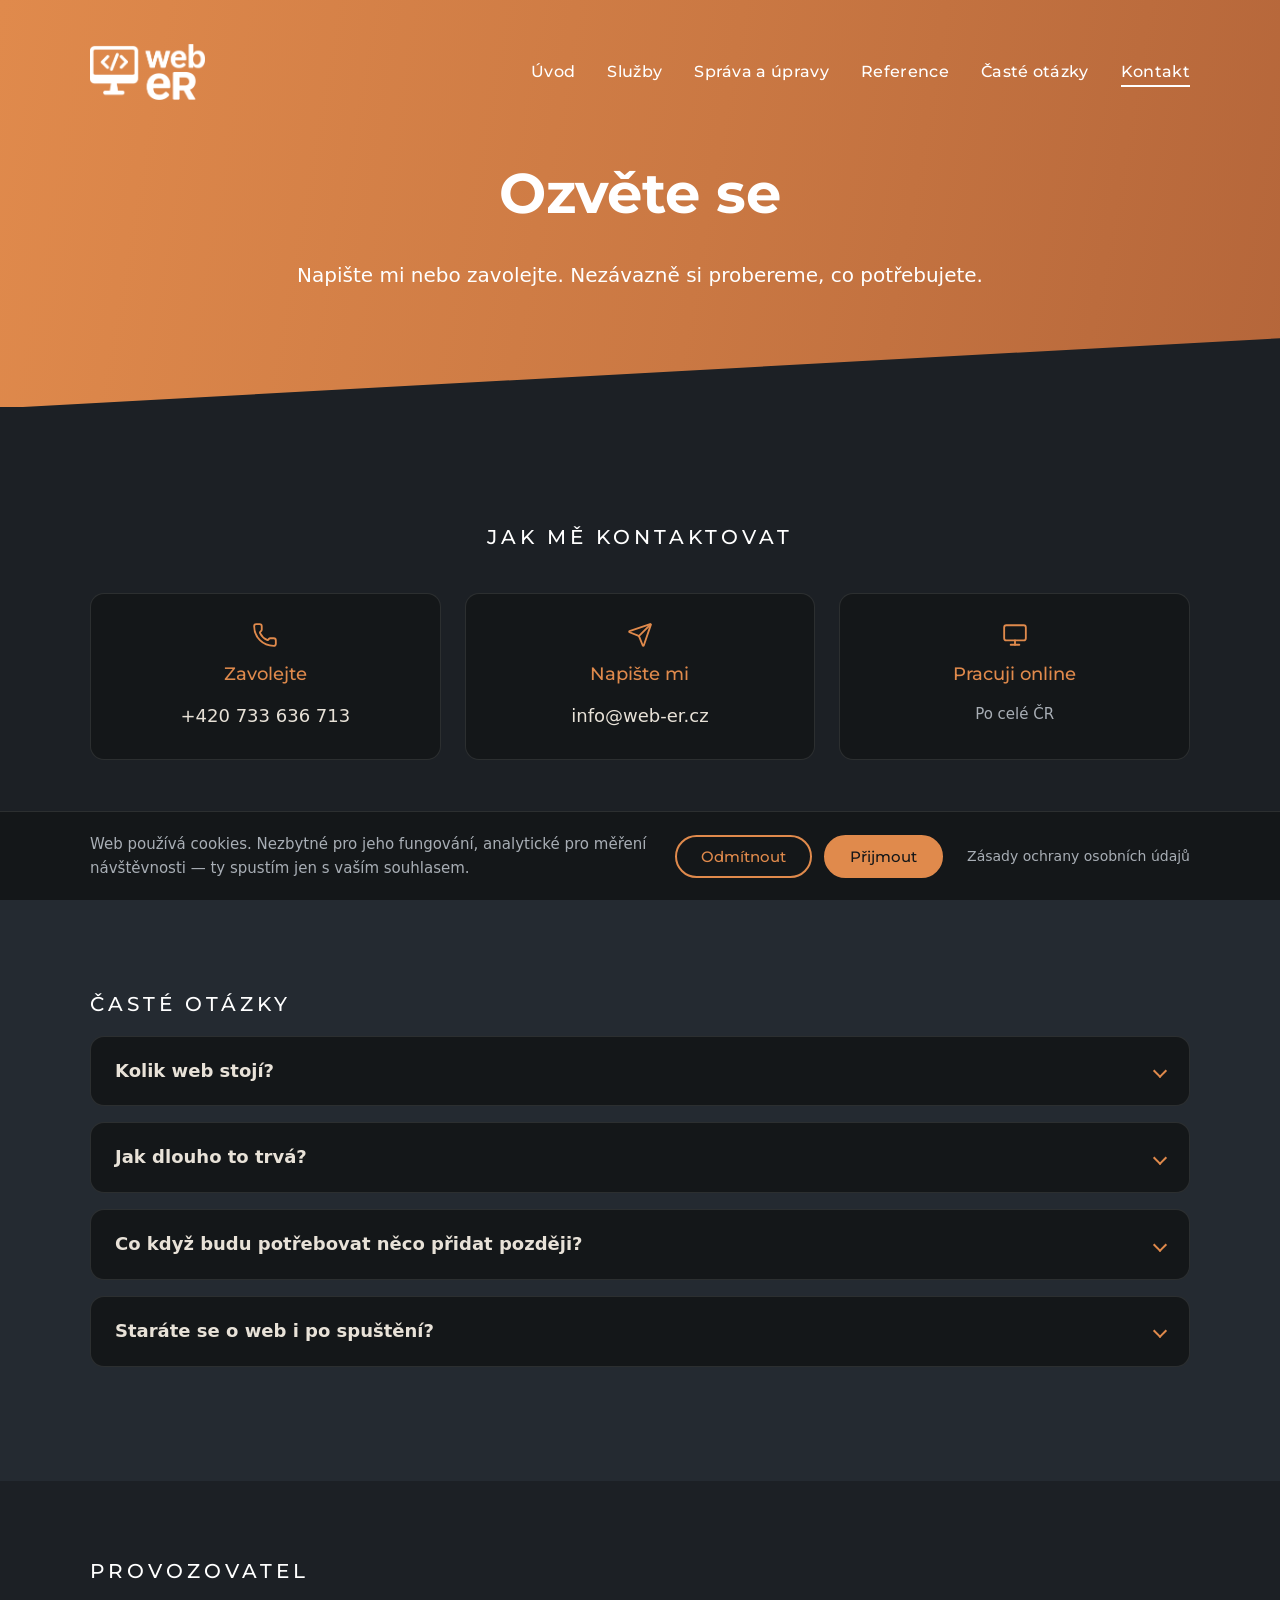
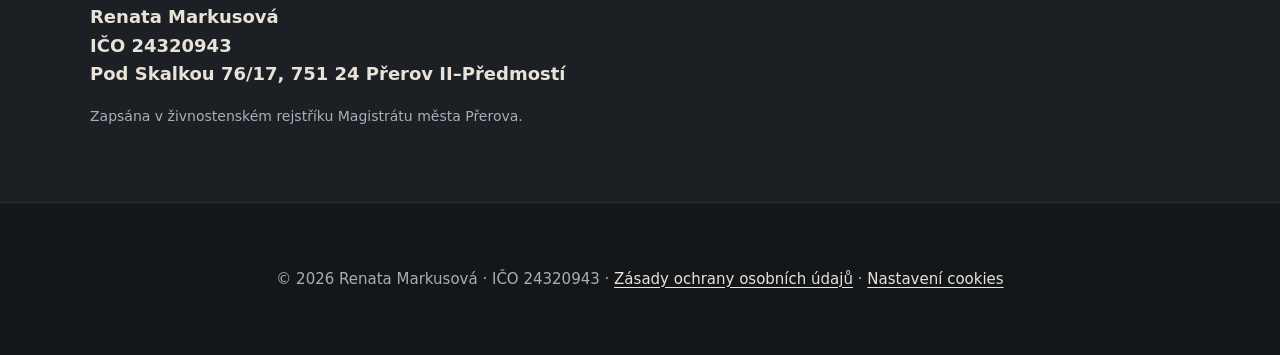
==== kontakt.html @ 93ee4c7d "cookies" ====
<!doctype html>
<html lang="cs">
  <head>
    <meta charset="UTF-8" />
    <meta name="viewport" content="width=device-width, initial-scale=1.0" />
    <title>Kontakt | web-eR</title>
    <meta
      name="description"
      content="Napište mi nebo zavolejte. Nezávazně si probereme, co potřebujete."
    />
    <link rel="icon" type="image/png" sizes="32x32" href="img/favicon-32x32.png" />
    <meta property="og:type" content="website" />
    <meta property="og:title" content="Kontakt | web-eR" />
    <meta
      property="og:description"
      content="Napište mi nebo zavolejte. Nezávazně si probereme, co potřebujete."
    />
    <meta property="og:image" content="https://web-er.cz/img/og-image.jpg" />
    <meta property="og:url" content="https://web-er.cz/kontakt.html" />
    <meta property="og:locale" content="cs_CZ" />
    <meta name="twitter:card" content="summary_large_image" />
    <link rel="preconnect" href="https://fonts.googleapis.com" />
    <link rel="preconnect" href="https://fonts.gstatic.com" crossorigin />
    <link
      href="https://fonts.googleapis.com/css2?family=Montserrat:wght@400;500;600;700&display=swap"
      rel="stylesheet"
    />
    <link rel="stylesheet" href="style.css" />
    <script
      async
      src="https://www.googletagmanager.com/gtag/js?id=G-6X2FGMSDNS"
    ></script>
    <script>
      window.dataLayer = window.dataLayer || [];
      function gtag() {
        dataLayer.push(arguments);
      }
      gtag("js", new Date());
      gtag("consent", "default", {
        analytics_storage: "denied",
      });
      gtag("config", "G-6X2FGMSDNS");
    </script>
  </head>
  <body>
    <header>
      <div class="container">
        <a href="index.html" class="logo">
          <img src="img/logo-web-er-bile.png" alt="web-eR" />
        </a>
        <nav>
          <ul>
            <li><a href="index.html#uvod">Úvod</a></li>
            <li><a href="index.html#sluzby">Služby</a></li>
            <li><a href="sprava.html">Správa a úpravy</a></li>
            <li><a href="index.html#reference">Reference</a></li>
            <li><a href="kontakt.html#faq">Časté otázky</a></li>
            <li><a href="kontakt.html" aria-current="page">Kontakt</a></li>
          </ul>
        </nav>
        <button
          class="hamburger"
          aria-label="Otevřít menu"
          aria-expanded="false"
        >
          <span></span>
          <span></span>
          <span></span>
        </button>
      </div>
    </header>
    <main>
      <!--hero-->
      <section class="hero hero--kompakt">
        <h1>Ozvěte se</h1>
        <p>
          Napište mi nebo zavolejte. Nezávazně si probereme, co potřebujete.
        </p>
      </section>

      <!--Jak mě kontaktovat-->
      <section class="kontakt-info">
        <div class="container">
          <p class="eyebrow">JAK MĚ KONTAKTOVAT</p>
          <ul class="karty kontakt-karty">
            <li class="karta">
              <svg
                aria-hidden="true"
                xmlns="http://www.w3.org/2000/svg"
                viewBox="0 0 24 24"
                fill="none"
                stroke="currentColor"
                stroke-linecap="round"
                stroke-linejoin="round"
              >
                <path
                  d="M13.832 16.568a1 1 0 0 0 1.213-.303l.355-.465A2 2 0 0 1 17 15h3a2 2 0 0 1 2 2v3a2 2 0 0 1-2 2A18 18 0 0 1 2 4a2 2 0 0 1 2-2h3a2 2 0 0 1 2 2v3a2 2 0 0 1-.8 1.6l-.468.351a1 1 0 0 0-.292 1.233 14 14 0 0 0 6.392 6.384"
                />
              </svg>
              <h3>Zavolejte</h3>
              <a href="tel:+420733636713">+420 733 636 713</a>
            </li>
            <li class="karta">
              <svg
                aria-hidden="true"
                xmlns="http://www.w3.org/2000/svg"
                viewBox="0 0 24 24"
                fill="none"
                stroke="currentColor"
                stroke-linecap="round"
                stroke-linejoin="round"
              >
                <path
                  d="M14.536 21.686a.5.5 0 0 0 .937-.024l6.5-19a.496.496 0 0 0-.635-.635l-19 6.5a.5.5 0 0 0-.024.937l7.93 3.18a2 2 0 0 1 1.112 1.11z"
                />
                <path d="m21.854 2.147-10.94 10.939" />
              </svg>
              <h3>Napište mi</h3>
              <a href="mailto:info@web-er.cz">info@web-er.cz</a>
            </li>
            <li class="karta">
              <svg
                aria-hidden="true"
                xmlns="http://www.w3.org/2000/svg"
                viewBox="0 0 24 24"
                fill="none"
                stroke="currentColor"
                stroke-linecap="round"
                stroke-linejoin="round"
              >
                <rect width="20" height="14" x="2" y="3" rx="2" />
                <line x1="8" x2="16" y1="21" y2="21" />
                <line x1="12" x2="12" y1="17" y2="21" />
              </svg>
              <h3>Pracuji online</h3>
              <p>Po celé ČR</p>
            </li>
          </ul>
        </div>
      </section>

      <!--Časté otázky-->
      <section class="faq" id="faq">
        <div class="container">
          <p class="eyebrow">ČASTÉ OTÁZKY</p>
          <details>
            <summary>Kolik web stojí?</summary>
            <p>
              Každý web je jiný. Proto cenu vždy nastavuji individuálně –
              podle rozsahu, obsahu a vašich potřeb. Napište mi, co
              potřebujete a pošlu vám nabídku s cenou.
            </p>
          </details>
          <details>
            <summary>Jak dlouho to trvá?</summary>
            <p>
              Záleží na velikosti webu a na tom, jak rychle dorazí podklady.
              Jednoduchý prezentační web může být hotový za týden,
              rozsáhlejší web zabere několik týdnů. Termín si domlouváme na
              začátku podle toho, co web obnáší.
            </p>
          </details>
          <details>
            <summary>Co když budu potřebovat něco přidat později?</summary>
            <p>
              Ozvěte se a domluvíme se. Nová stránka, další služba v
              nabídce, aktualizace ceníku — všechno jde doplnit. Vždycky
              předem řeknu, co to obnáší a kolik to bude stát.
            </p>
          </details>
          <details>
            <summary>Staráte se o web i po spuštění?</summary>
            <p>
              Ano, nabízím pravidelnou správu — např. aktualizace
              WordPressu a pluginů, kontrolu zabezpečení a úpravy obsahu.
              Rozsah a cenu domlouváme podle toho, co váš web potřebuje.
            </p>
          </details>
        </div>
      </section>

      <!--Provozovatel-->
      <section class="provozovatel">
        <div class="container">
          <p class="eyebrow">PROVOZOVATEL</p>
          <p>
            <strong>Renata Markusová</strong><br />
            <strong>IČO 24320943</strong><br />
            <strong>Pod Skalkou 76/17, 751 24 Přerov II–Předmostí</strong>
          </p>
          <p class="poznamka">
            Zapsána v živnostenském rejstříku Magistrátu města Přerova.
          </p>
        </div>
      </section>
    </main>
    <footer>
      <div class="container">
        <p>
          &copy; 2026 Renata Markusová · IČO 24320943 ·
          <a href="zasady-ochrany-osobnich-udaju.html"
            >Zásady ochrany osobních údajů</a
          >
          · <button type="button" id="cookie-nastaveni">Nastavení cookies</button>
        </p>
      </div>
    </footer>
    <div class="cookie-lista" id="cookie-lista" hidden>
      <div class="cookie-lista__obsah">
        <p>
          Web používá cookies. Nezbytné pro jeho fungování, analytické pro
          měření návštěvnosti — ty spustím jen s vaším souhlasem.
        </p>
        <div class="cookie-lista__tlacitka">
          <button type="button" id="cookie-odmitnout">Odmítnout</button>
          <button type="button" id="cookie-prijmout">Přijmout</button>
        </div>
        <a href="zasady-ochrany-osobnich-udaju.html"
          >Zásady ochrany osobních údajů</a
        >
      </div>
    </div>
    <script src="script.js"></script>
  </body>
</html>
---- style.css ----
/* RESET */
* {
  margin: 0;
  padding: 0;
  box-sizing: border-box;
}

img {
  display: block;
  max-width: 100%;
}

/* PROMĚNNÉ  */
:root {
  /* Akcenty */
  --accent: #e08a4c;
  --accent-mid: #ca7843;
  --accent-hover: #b5663a;

  /* Pozadí */
  --bg: #1c2025;
  --bg-dark: #141719;
  --bg-light: #242a31;

  /* TEXT */
  --text: #e8e2d8;
  --text-strong: #ffffff;
  --text-muted: #a8aeb5;

  /* PÍSMO */
  --font-heading: "Montserrat", system-ui, sans-serif;
}

/*  BODY  */
body {
  background: var(--bg);
  color: var(--text);
  font-family:
    system-ui,
    -apple-system,
    sans-serif;
  font-size: 18px;
  line-height: 1.6;
}

/*  TYPOGRAFIE  */
h1,
h2,
h3 {
  font-family: var(--font-heading);
  line-height: 1.2;
  margin-bottom: 16px;
}

h1 {
  font-size: 40px;
}

h2 {
  font-size: 28px;
}

h3 {
  font-size: 20px;
}
p {
  margin-bottom: 16px;
}

/*  HLAVIČKA  */
header {
  position: fixed;
  top: 0;
  left: 0;
  width: 100%;
  z-index: 10;
  /* aby logo a menu nebyly nalepené na horním okraji */
  padding-top: 20px;
  transition:
    background-color 0.25s ease,
    padding 0.25s ease;
}

header.scrolled {
  /* po odscrollování pevné pozadí, jemný rámeček a nižší hlavička */
  background-color: var(--bg-dark);
  border-bottom: 1px solid rgba(255, 255, 255, 0.1);
  padding-top: 10px;
}

header.scrolled .container {
  padding: 12px 20px;
}

.container {
  max-width: 1140px;
  margin: 0 auto;
  padding: 24px 20px;
  display: flex;
  align-items: center;
  justify-content: space-between;
}

.logo img {
  max-width: 115px;
  transition: max-width 0.25s ease;
}

header.scrolled .logo img {
  max-width: 95px;
}

nav ul {
  display: flex;
  align-items: center;
  gap: 32px;
  list-style: none;
}

nav a {
  color: var(--text-strong);
  text-decoration: none;
  font-family: var(--font-heading);
  font-weight: 500;
  font-size: 16px;
  letter-spacing: 0.02em;
  /* trvalá rezerva místa pro linku, aby text při hoveru neposkakoval */
  padding-bottom: 4px;
  border-bottom: 2px solid transparent;
}

nav a:hover {
  /* místo oranžové (splývala by s oranžovým pozadím hero) jen podtržení */
  border-bottom-color: var(--text-strong);
}

nav a[aria-current="page"] {
  border-bottom-color: var(--text-strong);
}

/* hamburger tlačítko */
.hamburger {
  display: none;
  flex-direction: column;
  justify-content: center;
  gap: 5px;
  width: 40px;
  height: 40px;
  background: none;
  border: none;
  cursor: pointer;
  padding: 0;
}

.hamburger span {
  display: block;
  width: 28px;
  height: 3px;
  background: var(--text-strong);
  border-radius: 2px;
}

/*  HERO / ÚVOD  */
.hero {
  /* plastičtější přechod - tři barevné body, pravá strana znatelně tmavší */
  background: linear-gradient(
    100deg,
    var(--accent) 0%,
    var(--accent-mid) 55%,
    var(--accent-hover) 100%
  );
  color: #20160f;
  text-align: center;
  padding: 200px 20px 140px;
  /* kotva pro diagonální řez (::after) */
  position: relative;
}

.eyebrow {
  color: #ffffff;
  text-transform: uppercase;
  font-family: var(--font-heading);
  letter-spacing: 4px;
  font-size: 20px;
  font-weight: 500;
  margin-bottom: 16px;
}

.hero h1 {
  /* bílá a větší než výchozí h1 */
  color: var(--text-strong);
  font-size: 56px;
  margin-bottom: 32px;
}

.hero p:not(.eyebrow) {
  /* popisný odstavec pod H1 (např. na kontakt.html) ve stejné barvě jako nadpis */
  color: var(--text-strong);
  font-size: 20px;
}

.btn {
  display: inline-flex;
  align-items: center;
  gap: 10px;
  background: transparent;
  color: var(--text-strong);
  text-decoration: none;
  font-family: var(--font-heading);
  font-weight: 500;
  font-size: 18px;
  letter-spacing: 0.5px;
  padding: 14px 44px;
  border: 2px solid var(--text-strong);
  border-radius: 999px;
  transition:
    background-color 0.2s ease,
    color 0.2s ease;
}

.btn svg {
  /* ikona šipky přebírá barvu textu přes currentColor */
  width: 18px;
  height: 18px;
  stroke-width: 2.5;
}

.btn:hover {
  background-color: var(--text-strong);
  color: var(--accent);
}

/* varianta tlačítka pro tmavé pozadí mimo hero */
.btn--outline {
  color: var(--accent);
  border-color: var(--accent);
}

.btn--outline:hover {
  background-color: var(--accent);
  color: var(--bg-dark);
}

.hero::after {
  /* diagonální řez na spodní hraně hera - přechod do další sekce */
  content: "";
  position: absolute;
  bottom: -1px; /* zamezí vlasové spáře mezi hero a další sekcí */
  left: 0;
  width: 100%;
  height: 100px;
  background-color: var(--bg);
  clip-path: polygon(0 100%, 100% 0, 100% 100%);
}

/* kompaktní varianta hero (kontakt.html) - menší odsazení a nižší diagonála */
.hero--kompakt {
  padding: 160px 20px 100px;
}

.hero--kompakt::after {
  height: 70px;
}

/*  SEKCE JAK TO FUNGUJE  */
.jak-to-funguje {
  padding: 90px 0;
}

.jak-to-funguje .container {
  /* dvousloupcový layout - obrázek a text vedle sebe */
  display: flex;
  align-items: center;
  justify-content: flex-start;
  gap: 60px;
  padding-top: 0;
  padding-bottom: 0;
}

.jak-to-funguje .container > img {
  /* obrázek užší než textový sloupec */
  flex: 0.8 1 0;
  min-width: 0;
}

.jak-to-funguje .container > div {
  /* textový sloupec širší než obrázek */
  flex: 1.2 1 0;
  min-width: 0;
}

.jak-to-funguje img {
  width: 100%;
  height: 340px;
  object-fit: cover;

  border-radius: 60px 16px 60px 16px;
}

.jak-to-funguje h2 {
  color: var(--accent);
}

/* seznam s oranžovým zaškrtnutým kolečkem - sdílená třída napříč stránkami */
.seznam-check {
  list-style: none;
}

.seznam-check li {
  position: relative;
  padding-left: 32px;
  color: var(--text-muted);
  margin-bottom: 10px;
}

.seznam-check li:last-child {
  margin-bottom: 0;
}

.seznam-check li strong {
  color: var(--text-strong);
  font-weight: 700;
}

.seznam-check li::before {
  /* ikona zaškrtnutého kolečka místo puntíku */
  content: "✓";
  position: absolute;
  left: 0;
  top: 0;
  width: 20px;
  height: 20px;
  border-radius: 50%;
  background-color: var(--accent);
  color: var(--bg-dark);
  font-size: 12px;
  font-weight: 700;
  display: flex;
  align-items: center;
  justify-content: center;
}

.jak-to-funguje .seznam-check {
  margin-bottom: 32px;
}

.pece .seznam-check {
  /* mezera mezi odrážkami a poznámkou */
  margin-bottom: 24px;
}

/*  SEKCE SLUŽBY  */
.sluzby {
  /* pozadí odlišené od okolních sekcí */
  background-color: var(--bg-light);
  padding: 90px 0;
  /* kotva pro diagonální zkosení nahoře i dole (::before, ::after) */
  position: relative;
}

.sluzby::before,
.sluzby::after {
  /* diagonální zkosení - barva okolních sekcí prosvítá přes hranu */
  content: "";
  position: absolute;
  left: 0;
  width: 100%;
  /* o 1px vyšší kvůli přesahu přes hranu (viz top/bottom -1px) - zamezí vlasové spáře */
  height: 71px;
  background-color: var(--bg);
}

.sluzby::before {
  top: -1px;
  /* stejný směr zkosení jako dole - zleva doprava klesá */
  clip-path: polygon(0 0, 100% 0, 0 100%);
}

.sluzby::after {
  bottom: -1px;
  /* barva navazuje na pozadí sekce .pece pod ní */
  background-color: var(--bg-dark);
  clip-path: polygon(0 100%, 100% 0, 100% 100%);
}

.sluzby .container {
  /* zděděný .container je flex - tady potřebujeme blokové řazení nadpisů nad kartami */
  display: block;
}

.sluzby .eyebrow {
  /* velikost, prostrkání i font zůstávají po globálním .eyebrow, mění se jen barva */
  color: var(--accent);
}

.sluzby h2 {
  text-align: left;
  margin-bottom: 40px;
}

.karty {
  list-style: none;
  display: grid;
  grid-template-columns: repeat(3, 1fr);
  gap: 24px;
}

.karta {
  /* znatelně tmavší než pozadí sekce, aby karty vynikly */
  background-color: var(--bg-dark);
  border: 1px solid rgba(255, 255, 255, 0.1);
  border-radius: 14px;
  padding: 28px;
  transition: border-color 0.2s ease;
}

.karta:hover {
  border-color: var(--accent);
}

.karta svg {
  display: block;
  width: 26px;
  height: 26px;
  color: var(--accent);
  stroke-width: 1.7;
  margin-bottom: 16px;
}

.karta h3 {
  color: var(--accent);
  font-size: 18px;
}

.karta p {
  color: var(--text-muted);
  font-size: 15px;
  margin-bottom: 0;
}

/*  SEKCE PÉČE  */
.pece {
  background-color: var(--bg-dark);
  /* větší spodní odsazení, aby zkosení nezasahovalo do tlačítka */
  padding: 90px 0 140px;
  /* kotva pro diagonální zkosení na spodní hraně (::after) */
  position: relative;
}

.pece::after {
  /* stejný princip jako u .sluzby::after - zleva výš, zprava níž */
  content: "";
  position: absolute;
  bottom: -1px;
  left: 0;
  width: 100%;
  height: 71px;
  background-color: var(--bg);
  clip-path: polygon(0 100%, 100% 0, 100% 100%);
}

.pece .container {
  /* zděděný .container je flex - tady potřebujeme blokové řazení obsahu */
  display: block;
}

.pece h2 {
  color: var(--accent);
}

.pece .poznamka {
  font-size: 15px;
  color: var(--text-muted);
  margin-bottom: 32px;
}

/*  SEKCE REFERENCE  */
.reference {
  padding: 90px 0;
}

.reference .container {
  /* zděděný .container je flex - tady potřebujeme blokové řazení obsahu */
  display: block;
}

.reference .eyebrow,
.reference h2 {
  text-align: center;
}

.reference h2 {
  /* stejná barva jako nadpis v .jak-to-funguje */
  color: var(--accent);
  margin-bottom: 40px;
}

.reference-karty {
  list-style: none;
  display: grid;
  grid-template-columns: repeat(3, 1fr);
  gap: 24px;
}

.reference-karta {
  background-color: var(--bg-dark);
  border: 1px solid rgba(255, 255, 255, 0.1);
  border-radius: 14px;
  padding: 20px;
  transition: border-color 0.2s ease;
}

.reference-karta:hover {
  border-color: var(--accent);
}

.reference-karta a {
  /* barva a podtržení se nepřebíjí, dědí se z karty */
  display: block;
  color: inherit;
  text-decoration: none;
}

.reference-karta img {
  width: 100%;
  height: 200px;
  object-fit: cover;
  /* zobrazí horní část náhledu webu */
  object-position: top;
  border-radius: 8px;
  margin-bottom: 20px;
  transition: transform 0.2s ease;
}

.reference-karta:hover img {
  transform: scale(1.03);
}

.reference-karta h3 {
  color: var(--accent);
}

.reference-karta p {
  color: var(--text-muted);
  font-size: 16px;
  margin-bottom: 0;
}

/*  SEKCE CTA  */
.cta {
  /* stejný přechod jako hero */
  background: linear-gradient(
    100deg,
    var(--accent) 0%,
    var(--accent-mid) 55%,
    var(--accent-hover) 100%
  );
  text-align: center;
  padding: 80px 0;
}

.cta .container {
  /* zděděný .container je flex - tady potřebujeme blokové řazení obsahu */
  display: block;
}

.cta .eyebrow {
  color: #ffffff;
}

.cta h2 {
  color: #ffffff;
  font-size: 34px;
  margin-bottom: 32px;
}

/*  PATIČKA  */
footer {
  background-color: var(--bg-dark);
  border-top: 1px solid rgba(255, 255, 255, 0.1);
  padding: 40px 0;
  text-align: center;
  font-size: 15px;
  color: var(--text-muted);
}

footer .container {
  /* zděděný .container je flex - tady potřebujeme blokové řazení */
  display: block;
}

footer p {
  margin-bottom: 0;
}

footer a {
  color: var(--text);
  text-decoration: underline;
  text-underline-offset: 3px;
}

footer a:hover {
  color: var(--accent);
}

/*  TEXTOVÁ STRÁNKA (zásady ochrany osobních údajů apod.)  */
.textova-stranka {
  /* dost místa, aby obsah nezmizel pod absolutně umístěnou hlavičkou */
  padding: 180px 0 90px;
}

.textova-stranka .container {
  display: block;
  max-width: 800px;
}

.textova-stranka h2 {
  color: var(--accent);
  font-size: 24px;
  margin-top: 40px;
}

.textova-stranka ul {
  list-style: disc;
  padding-left: 24px;
  color: var(--text-muted);
  margin-bottom: 16px;
}

.textova-stranka li {
  margin-bottom: 8px;
}

.textova-stranka a {
  color: var(--accent);
  text-decoration: underline;
}

/*  SEKCE DVĚ VARIANTY (sprava.html)  */
#varianty {
  padding: 90px 0;
}

#varianty .container {
  /* zděděný .container je flex - tady potřebujeme blokové řazení obsahu */
  display: block;
}

#varianty h2 {
  color: var(--accent);
}

#varianty .poznamka {
  /* menší text s odstupem od karet */
  margin-top: 24px;
  font-size: 14px;
  color: var(--text-muted);
}

.varianty {
  /* dvě karty vedle sebe */
  display: grid;
  grid-template-columns: repeat(2, 1fr);
  gap: 24px;
  margin-top: 40px;
}

.varianta {
  background-color: var(--bg-light);
  border: 1px solid rgba(255, 255, 255, 0.1);
  border-radius: 14px;
  padding: 34px;
  /* poznámka dole se pak přitáhne pomocí margin-top: auto */
  display: flex;
  flex-direction: column;
}

.varianta--hlavni {
  /* zvýrazněná varianta - oranžový rámeček */
  border: 2px solid var(--accent);
}

.stitek {
  /* malý štítek nad nadpisem karty */
  display: inline-block;
  align-self: flex-start;
  text-transform: uppercase;
  letter-spacing: 1px;
  font-size: 12px;
  font-weight: 700;
  color: var(--text-muted);
  border: 1px solid var(--text-muted);
  border-radius: 999px;
  padding: 6px 14px;
  margin-bottom: 20px;
}

.varianta--hlavni .stitek {
  /* v hlavní variantě oranžový štítek s tmavým textem */
  color: var(--bg-dark);
  background-color: var(--accent);
  border-color: var(--accent);
}

.varianta .seznam-check {
  margin-bottom: 24px;
}

/*  SEKCE S ČÍM SE LIDI OZÝVAJÍ - stejné pozadí a zkosení jako .sluzby na indexu  */
.dotazy {
  background-color: var(--bg-light);
  padding: 90px 0;
  position: relative;
}

.dotazy::before,
.dotazy::after {
  content: "";
  position: absolute;
  left: 0;
  width: 100%;
  /* o 1px vyšší kvůli přesahu přes hranu - zamezí vlasové spáře */
  height: 71px;
  background-color: var(--bg);
}

.dotazy::before {
  top: -1px;
  clip-path: polygon(0 0, 100% 0, 0 100%);
}

.dotazy::after {
  bottom: -1px;
  clip-path: polygon(0 100%, 100% 0, 100% 100%);
}

.dotazy .container {
  display: block;
}

.dotazy .eyebrow {
  color: var(--accent);
}

.dotazy h2 {
  margin-bottom: 40px;
}

/*  SEKCE PROČ HLÍDAT (sprava.html)  */
.proc-hlidat {
  padding: 90px 0;
}

.proc-hlidat .container {
  display: block;
  max-width: 800px;
}

.proc-hlidat h2 {
  color: var(--accent);
}

/*  SEKCE JAK MĚ KONTAKTOVAT (kontakt.html)  */
.kontakt-info {
  padding: 90px 0;
}

.kontakt-info .container {
  display: block;
}

.kontakt-info .eyebrow {
  text-align: center;
}

.kontakt-karty {
  margin-top: 40px;
}

.kontakt-karty .karta {
  /* obsah karty včetně ikony vycentrovaný */
  text-align: center;
}

.kontakt-karty .karta svg {
  /* ikona uprostřed karty */
  margin-left: auto;
  margin-right: auto;
}

.kontakt-karty .karta h3 {
  /* méně těžký nadpis */
  font-weight: 500;
}

.kontakt-karty .karta a {
  color: var(--text);
  text-decoration: none;
}

.kontakt-karty .karta a:hover {
  color: var(--accent);
}

/*  SEKCE ČASTÉ OTÁZKY (kontakt.html)  */
.faq {
  /* pozadí odlišené od okolních sekcí */
  background-color: var(--bg-light);
  padding: 90px 0;
}

.faq .container {
  display: block;
}

details {
  background-color: var(--bg-dark);
  border: 1px solid rgba(255, 255, 255, 0.1);
  border-radius: 14px;
  margin-bottom: 16px;
}

details:last-child {
  margin-bottom: 0;
}

summary {
  /* bez výchozí značky prohlížeče */
  list-style: none;
  cursor: pointer;
  font-weight: 700;
  padding: 20px 24px;
  position: relative;
}

summary::-webkit-details-marker {
  display: none;
}

summary::after {
  /* oranžová šipka, otočí se při otevření */
  content: "";
  position: absolute;
  top: 50%;
  right: 24px;
  width: 8px;
  height: 8px;
  border-right: 2px solid var(--accent);
  border-bottom: 2px solid var(--accent);
  transform: translateY(-50%) rotate(45deg);
  transition: transform 0.2s ease;
}

details[open] summary::after {
  transform: translateY(-50%) rotate(225deg);
}

details p {
  padding: 0 24px 24px;
  color: var(--text-muted);
  margin-bottom: 0;
}

/*  SEKCE PROVOZOVATEL (kontakt.html)  */
.provozovatel {
  padding: 50px 0;
}

.provozovatel .container {
  display: block;
}

.provozovatel .poznamka {
  font-size: 14px;
  color: var(--text-muted);
  margin-bottom: 0;
}

/*  COOKIE LIŠTA  */
.cookie-lista {
  position: fixed;
  bottom: 0;
  left: 0;
  width: 100%;
  /* vyšší než hlavička (z-index: 10) */
  z-index: 20;
  background-color: var(--bg-dark);
  border-top: 1px solid rgba(255, 255, 255, 0.1);
}

.cookie-lista__obsah {
  max-width: 1140px;
  margin: 0 auto;
  padding: 20px;
  display: flex;
  align-items: center;
  gap: 24px;
}

.cookie-lista__obsah p {
  font-size: 15px;
  color: var(--text-muted);
  margin-bottom: 0;
}

.cookie-lista__obsah > a,
.cookie-lista__obsah > span {
  flex-shrink: 0;
  font-size: 14px;
  color: var(--text-muted);
  text-decoration: none;
}

.cookie-lista__obsah > a:hover {
  color: var(--accent);
}

.cookie-lista__tlacitka {
  display: flex;
  gap: 12px;
  flex-shrink: 0;
}

.cookie-lista__tlacitka button {
  /* stejný tvar jako .btn, jen menší */
  font-family: var(--font-heading);
  font-weight: 500;
  font-size: 15px;
  padding: 10px 24px;
  border-radius: 999px;
  cursor: pointer;
  transition:
    background-color 0.2s ease,
    color 0.2s ease;
}

#cookie-prijmout {
  /* oranžové plné */
  background-color: var(--accent);
  border: 2px solid var(--accent);
  color: var(--bg-dark);
}

#cookie-prijmout:hover {
  background-color: var(--accent-hover);
  border-color: var(--accent-hover);
}

#cookie-odmitnout {
  /* s oranžovým rámečkem a průhledné */
  background: transparent;
  border: 2px solid var(--accent);
  color: var(--accent);
}

#cookie-odmitnout:hover {
  background-color: var(--accent);
  color: var(--bg-dark);
}

#cookie-nastaveni {
  /* v patičce vypadá jako odkaz */
  background: none;
  border: none;
  padding: 0;
  font: inherit;
  color: var(--text);
  cursor: pointer;
  text-decoration: underline;
  text-underline-offset: 3px;
}

#cookie-nastaveni:hover {
  color: var(--accent);
}

/*  RESPONZIVITA HLAVIČKY A HERO SEKCE  */
@media (max-width: 900px) {
  header {
    /* nižší hlavička i v základním stavu */
    padding-top: 12px;
  }

  header .container {
    padding: 12px 20px;
  }

  .logo img {
    max-width: 95px;
  }

  header.scrolled .logo img {
    max-width: 85px;
  }

  nav {
    /* skryto, dokud se nerozbalí přes hamburger */
    display: none;
    position: absolute;
    top: 100%;
    left: 0;
    width: 100%;
    background-color: var(--bg-dark);
  }

  nav.otevrena {
    display: block;
  }

  nav ul {
    flex-direction: column;
    align-items: stretch;
    gap: 0;
    padding: 10px 20px 20px;
  }

  nav a {
    display: block;
    padding: 12px 0;
  }

  .hamburger {
    display: flex;
  }

  .hero {
    padding: 130px 20px 70px;
  }

  .hero h1 {
    font-size: 28px;
  }

  .hero::after {
    /* na mobilu nižší, aby diagonála nebyla příliš strmá */
    height: 40px;
  }

  .hero--kompakt {
    padding: 120px 20px 60px;
  }

  .hero--kompakt::after {
    height: 35px;
  }

  .jak-to-funguje .container {
    /* sloupce pod sebou, obrázek je v HTML první, takže je nahoře */
    flex-direction: column;
  }

  .jak-to-funguje img {
    /* na mobilu nižší */
    height: 260px;
  }

  .karty {
    grid-template-columns: repeat(2, 1fr);
  }

  .reference-karty {
    grid-template-columns: repeat(2, 1fr);
  }

  .sluzby::before,
  .sluzby::after {
    /* na mobilu kratší zkosení, opět o 1px vyšší kvůli přesahu */
    height: 36px;
  }

  .pece::after {
    /* na mobilu kratší zkosení */
    height: 36px;
  }

  .varianty {
    /* karty na mobilu pod sebou */
    grid-template-columns: 1fr;
  }

  .dotazy::before,
  .dotazy::after {
    /* na mobilu kratší zkosení */
    height: 36px;
  }

  .cookie-lista__obsah {
    /* obsah pod sebou */
    flex-direction: column;
    align-items: stretch;
    text-align: center;
  }

  .cookie-lista__tlacitka {
    flex-direction: column;
  }

  .cookie-lista__tlacitka button {
    /* tlačítka roztažená na šířku */
    width: 100%;
  }
}

/*  RESPONZIVITA SEKCE SLUŽBY - jeden sloupec  */
@media (max-width: 620px) {
  .karty {
    grid-template-columns: 1fr;
  }

  .reference-karty {
    grid-template-columns: 1fr;
  }
}
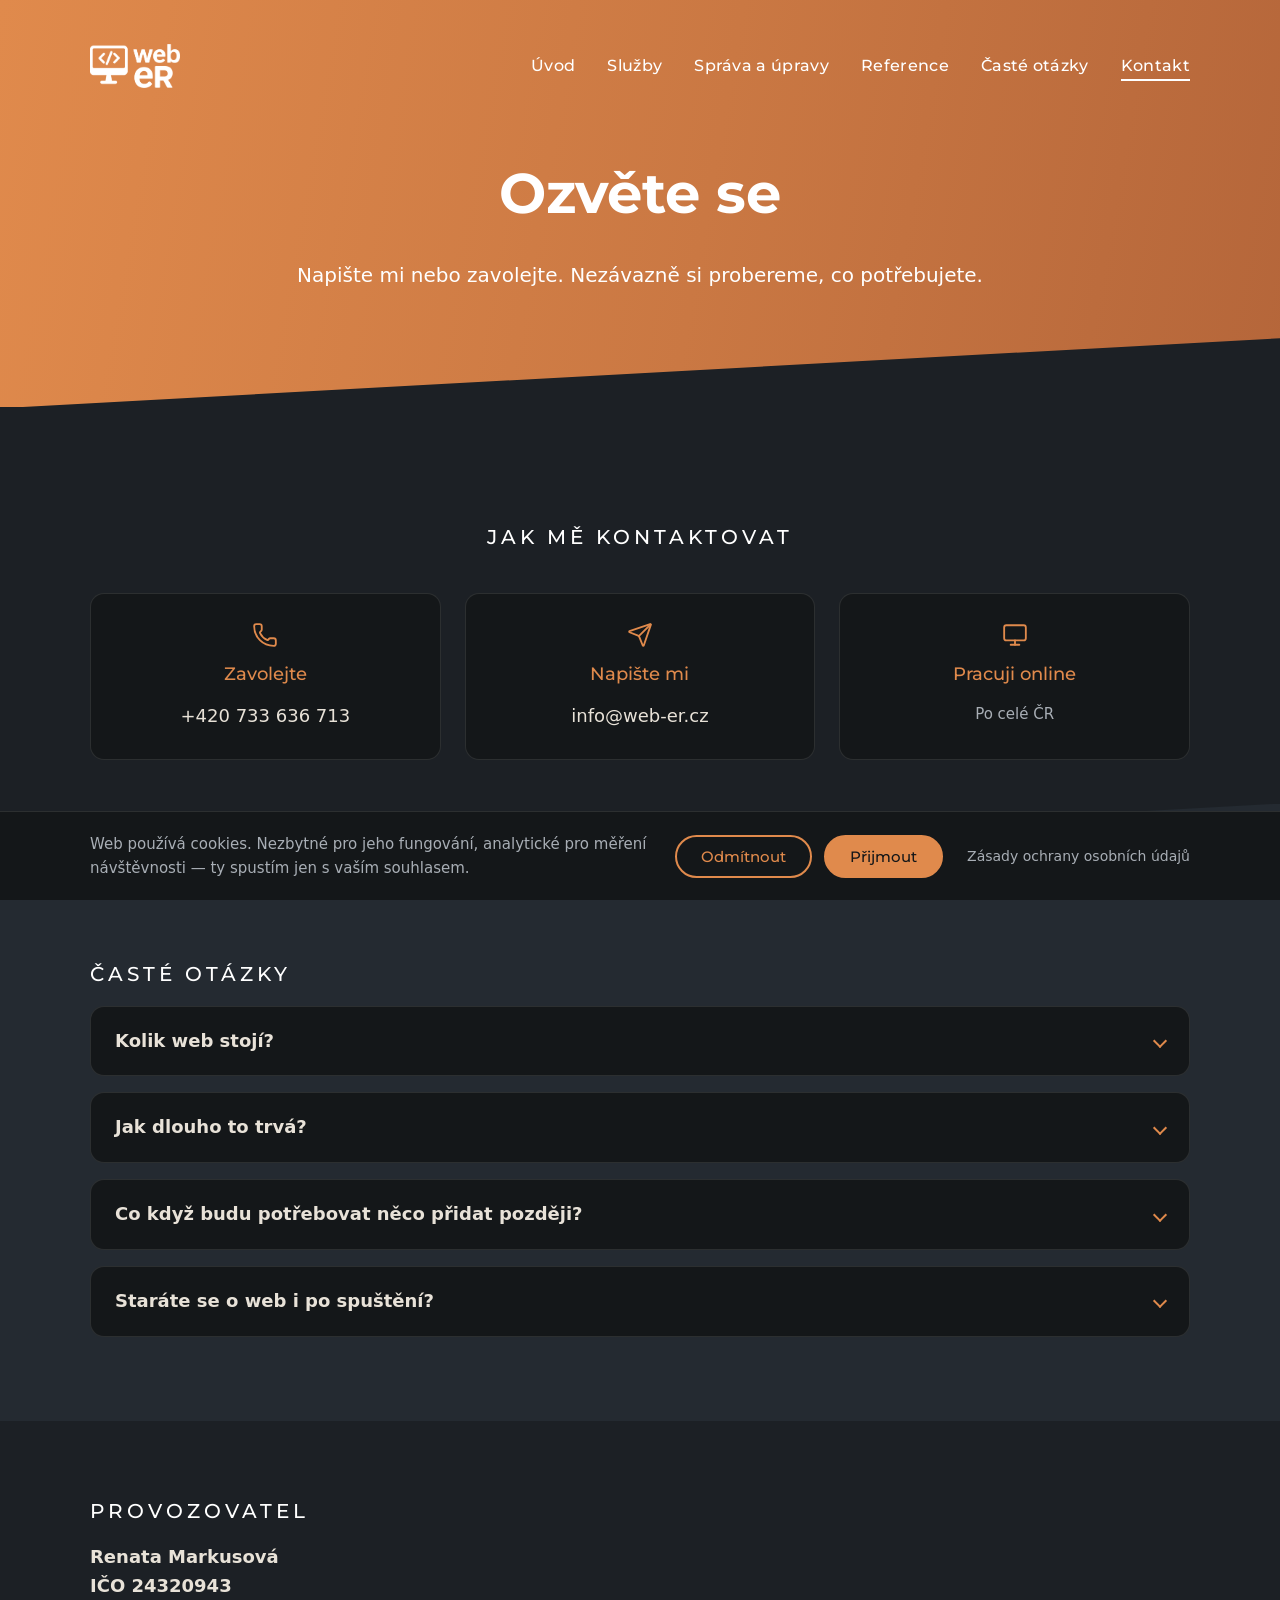
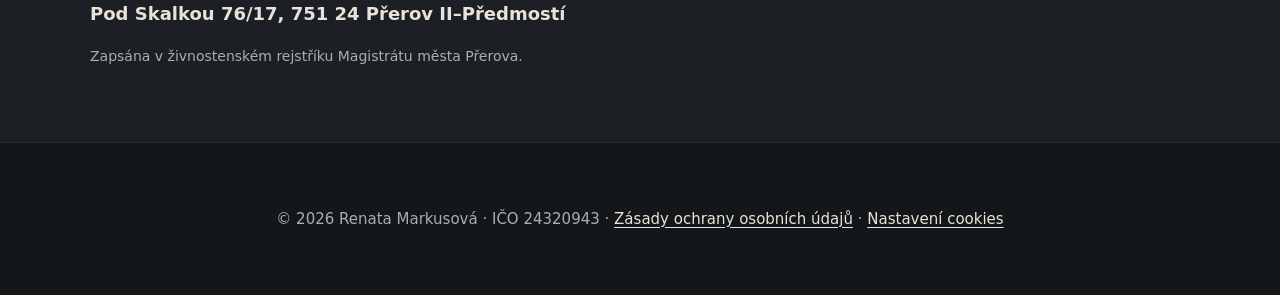
==== commit 723fc80e: "final" ====
--- a/kontakt.html
+++ b/kontakt.html
@@ -8,6 +8,7 @@
       name="description"
       content="Napište mi nebo zavolejte. Nezávazně si probereme, co potřebujete."
     />
+    <link rel="canonical" href="https://web-er.cz/kontakt.html" />
     <link rel="icon" type="image/png" sizes="32x32" href="img/favicon-32x32.png" />
     <meta property="og:type" content="website" />
     <meta property="og:title" content="Kontakt | web-eR" />
--- a/style.css
+++ b/style.css
@@ -39,7 +39,7 @@
     system-ui,
     -apple-system,
     sans-serif;
-  font-size: 18px;
+  font-size: 1.125rem;
   line-height: 1.6;
 }
 
@@ -53,15 +53,15 @@
 }
 
 h1 {
-  font-size: 40px;
+  font-size: 2.5rem;
 }
 
 h2 {
-  font-size: 28px;
+  font-size: 1.75rem;
 }
 
 h3 {
-  font-size: 20px;
+  font-size: 1.25rem;
 }
 p {
   margin-bottom: 16px;
@@ -102,12 +102,12 @@
 }
 
 .logo img {
-  max-width: 115px;
+  max-width: 90px;
   transition: max-width 0.25s ease;
 }
 
 header.scrolled .logo img {
-  max-width: 95px;
+  max-width: 75px;
 }
 
 nav ul {
@@ -122,7 +122,7 @@
   text-decoration: none;
   font-family: var(--font-heading);
   font-weight: 500;
-  font-size: 16px;
+  font-size: 1rem;
   letter-spacing: 0.02em;
   /* trvalá rezerva místa pro linku, aby text při hoveru neposkakoval */
   padding-bottom: 4px;
@@ -162,7 +162,6 @@
 
 /*  HERO / ÚVOD  */
 .hero {
-  /* plastičtější přechod - tři barevné body, pravá strana znatelně tmavší */
   background: linear-gradient(
     100deg,
     var(--accent) 0%,
@@ -181,22 +180,20 @@
   text-transform: uppercase;
   font-family: var(--font-heading);
   letter-spacing: 4px;
-  font-size: 20px;
+  font-size: 1.25rem;
   font-weight: 500;
   margin-bottom: 16px;
 }
 
 .hero h1 {
-  /* bílá a větší než výchozí h1 */
   color: var(--text-strong);
-  font-size: 56px;
+  font-size: 3.5rem;
   margin-bottom: 32px;
 }
 
 .hero p:not(.eyebrow) {
-  /* popisný odstavec pod H1 (např. na kontakt.html) ve stejné barvě jako nadpis */
   color: var(--text-strong);
-  font-size: 20px;
+  font-size: 1.25rem;
 }
 
 .btn {
@@ -208,7 +205,7 @@
   text-decoration: none;
   font-family: var(--font-heading);
   font-weight: 500;
-  font-size: 18px;
+  font-size: 1.125rem;
   letter-spacing: 0.5px;
   padding: 14px 44px;
   border: 2px solid var(--text-strong);
@@ -219,7 +216,6 @@
 }
 
 .btn svg {
-  /* ikona šipky přebírá barvu textu přes currentColor */
   width: 18px;
   height: 18px;
   stroke-width: 2.5;
@@ -245,7 +241,7 @@
   /* diagonální řez na spodní hraně hera - přechod do další sekce */
   content: "";
   position: absolute;
-  bottom: -1px; /* zamezí vlasové spáře mezi hero a další sekcí */
+  bottom: -1px;
   left: 0;
   width: 100%;
   height: 100px;
@@ -253,7 +249,7 @@
   clip-path: polygon(0 100%, 100% 0, 100% 100%);
 }
 
-/* kompaktní varianta hero (kontakt.html) - menší odsazení a nižší diagonála */
+/* kompaktní varianta hero (kontakt.html)*/
 .hero--kompakt {
   padding: 160px 20px 100px;
 }
@@ -268,7 +264,6 @@
 }
 
 .jak-to-funguje .container {
-  /* dvousloupcový layout - obrázek a text vedle sebe */
   display: flex;
   align-items: center;
   justify-content: flex-start;
@@ -301,7 +296,7 @@
   color: var(--accent);
 }
 
-/* seznam s oranžovým zaškrtnutým kolečkem - sdílená třída napříč stránkami */
+/* seznam s oranžovým zaškrtnutým kolečkem */
 .seznam-check {
   list-style: none;
 }
@@ -333,7 +328,7 @@
   border-radius: 50%;
   background-color: var(--accent);
   color: var(--bg-dark);
-  font-size: 12px;
+  font-size: 0.75rem;
   font-weight: 700;
   display: flex;
   align-items: center;
@@ -353,6 +348,7 @@
 .sluzby {
   /* pozadí odlišené od okolních sekcí */
   background-color: var(--bg-light);
+  /* menší odsazení - zkosení nahoře i dole zabírá vlastní výšku */
   padding: 90px 0;
   /* kotva pro diagonální zkosení nahoře i dole (::before, ::after) */
   position: relative;
@@ -429,20 +425,20 @@
 
 .karta h3 {
   color: var(--accent);
-  font-size: 18px;
+  font-size: 1.125rem;
 }
 
 .karta p {
   color: var(--text-muted);
-  font-size: 15px;
+  font-size: 0.9375rem;
   margin-bottom: 0;
 }
 
 /*  SEKCE PÉČE  */
 .pece {
   background-color: var(--bg-dark);
-  /* větší spodní odsazení, aby zkosení nezasahovalo do tlačítka */
-  padding: 90px 0 140px;
+  /* menší spodní odsazení - zkosení dole zabírá vlastní výšku */
+  padding: 90px 0 60px;
   /* kotva pro diagonální zkosení na spodní hraně (::after) */
   position: relative;
 }
@@ -469,7 +465,7 @@
 }
 
 .pece .poznamka {
-  font-size: 15px;
+  font-size: 0.9375rem;
   color: var(--text-muted);
   margin-bottom: 32px;
 }
@@ -542,7 +538,7 @@
 
 .reference-karta p {
   color: var(--text-muted);
-  font-size: 16px;
+  font-size: 1rem;
   margin-bottom: 0;
 }
 
@@ -570,7 +566,7 @@
 
 .cta h2 {
   color: #ffffff;
-  font-size: 34px;
+  font-size: 2.125rem;
   margin-bottom: 32px;
 }
 
@@ -580,7 +576,7 @@
   border-top: 1px solid rgba(255, 255, 255, 0.1);
   padding: 40px 0;
   text-align: center;
-  font-size: 15px;
+  font-size: 0.9375rem;
   color: var(--text-muted);
 }
 
@@ -616,7 +612,7 @@
 
 .textova-stranka h2 {
   color: var(--accent);
-  font-size: 24px;
+  font-size: 1.5rem;
   margin-top: 40px;
 }
 
@@ -653,7 +649,7 @@
 #varianty .poznamka {
   /* menší text s odstupem od karet */
   margin-top: 24px;
-  font-size: 14px;
+  font-size: 0.875rem;
   color: var(--text-muted);
 }
 
@@ -686,7 +682,7 @@
   align-self: flex-start;
   text-transform: uppercase;
   letter-spacing: 1px;
-  font-size: 12px;
+  font-size: 0.75rem;
   font-weight: 700;
   color: var(--text-muted);
   border: 1px solid var(--text-muted);
@@ -709,6 +705,7 @@
 /*  SEKCE S ČÍM SE LIDI OZÝVAJÍ - stejné pozadí a zkosení jako .sluzby na indexu  */
 .dotazy {
   background-color: var(--bg-light);
+  /* menší odsazení - zkosení nahoře i dole zabírá vlastní výšku */
   padding: 90px 0;
   position: relative;
 }
@@ -748,7 +745,7 @@
 
 /*  SEKCE PROČ HLÍDAT (sprava.html)  */
 .proc-hlidat {
-  padding: 90px 0;
+  padding: 60px 0;
 }
 
 .proc-hlidat .container {
@@ -762,7 +759,22 @@
 
 /*  SEKCE JAK MĚ KONTAKTOVAT (kontakt.html)  */
 .kontakt-info {
+  /* menší spodní odsazení - zkosení dole zabírá vlastní výšku */
   padding: 90px 0;
+  /* kotva pro diagonální zkosení na spodní hraně (::after) */
+  position: relative;
+}
+
+.kontakt-info::after {
+  /* stejný směr zkosení jako ostatní - barva odpovídá pozadí .faq pod sekcí */
+  content: "";
+  position: absolute;
+  bottom: -1px;
+  left: 0;
+  width: 100%;
+  height: 71px;
+  background-color: var(--bg-light);
+  clip-path: polygon(0 100%, 100% 0, 100% 100%);
 }
 
 .kontakt-info .container {
@@ -806,7 +818,7 @@
 .faq {
   /* pozadí odlišené od okolních sekcí */
   background-color: var(--bg-light);
-  padding: 90px 0;
+  padding: 60px 0;
 }
 
 .faq .container {
@@ -871,7 +883,7 @@
 }
 
 .provozovatel .poznamka {
-  font-size: 14px;
+  font-size: 0.875rem;
   color: var(--text-muted);
   margin-bottom: 0;
 }
@@ -898,7 +910,7 @@
 }
 
 .cookie-lista__obsah p {
-  font-size: 15px;
+  font-size: 0.9375rem;
   color: var(--text-muted);
   margin-bottom: 0;
 }
@@ -906,7 +918,7 @@
 .cookie-lista__obsah > a,
 .cookie-lista__obsah > span {
   flex-shrink: 0;
-  font-size: 14px;
+  font-size: 0.875rem;
   color: var(--text-muted);
   text-decoration: none;
 }
@@ -925,7 +937,7 @@
   /* stejný tvar jako .btn, jen menší */
   font-family: var(--font-heading);
   font-weight: 500;
-  font-size: 15px;
+  font-size: 0.9375rem;
   padding: 10px 24px;
   border-radius: 999px;
   cursor: pointer;
@@ -976,6 +988,20 @@
 
 /*  RESPONZIVITA HLAVIČKY A HERO SEKCE  */
 @media (max-width: 900px) {
+  .jak-to-funguje,
+  .reference,
+  .proc-hlidat,
+  .faq,
+  .kontakt-info,
+  #varianty {
+    padding-top: 60px;
+    padding-bottom: 40px;
+  }
+
+  .provozovatel {
+    padding: 40px 0;
+  }
+
   header {
     /* nižší hlavička i v základním stavu */
     padding-top: 12px;
@@ -986,11 +1012,11 @@
   }
 
   .logo img {
-    max-width: 95px;
+    max-width: 75px;
   }
 
   header.scrolled .logo img {
-    max-width: 85px;
+    max-width: 65px;
   }
 
   nav {
@@ -1028,7 +1054,7 @@
   }
 
   .hero h1 {
-    font-size: 28px;
+    font-size: 1.75rem;
   }
 
   .hero::after {
@@ -1080,6 +1106,11 @@
 
   .dotazy::before,
   .dotazy::after {
+    /* na mobilu kratší zkosení */
+    height: 36px;
+  }
+
+  .kontakt-info::after {
     /* na mobilu kratší zkosení */
     height: 36px;
   }
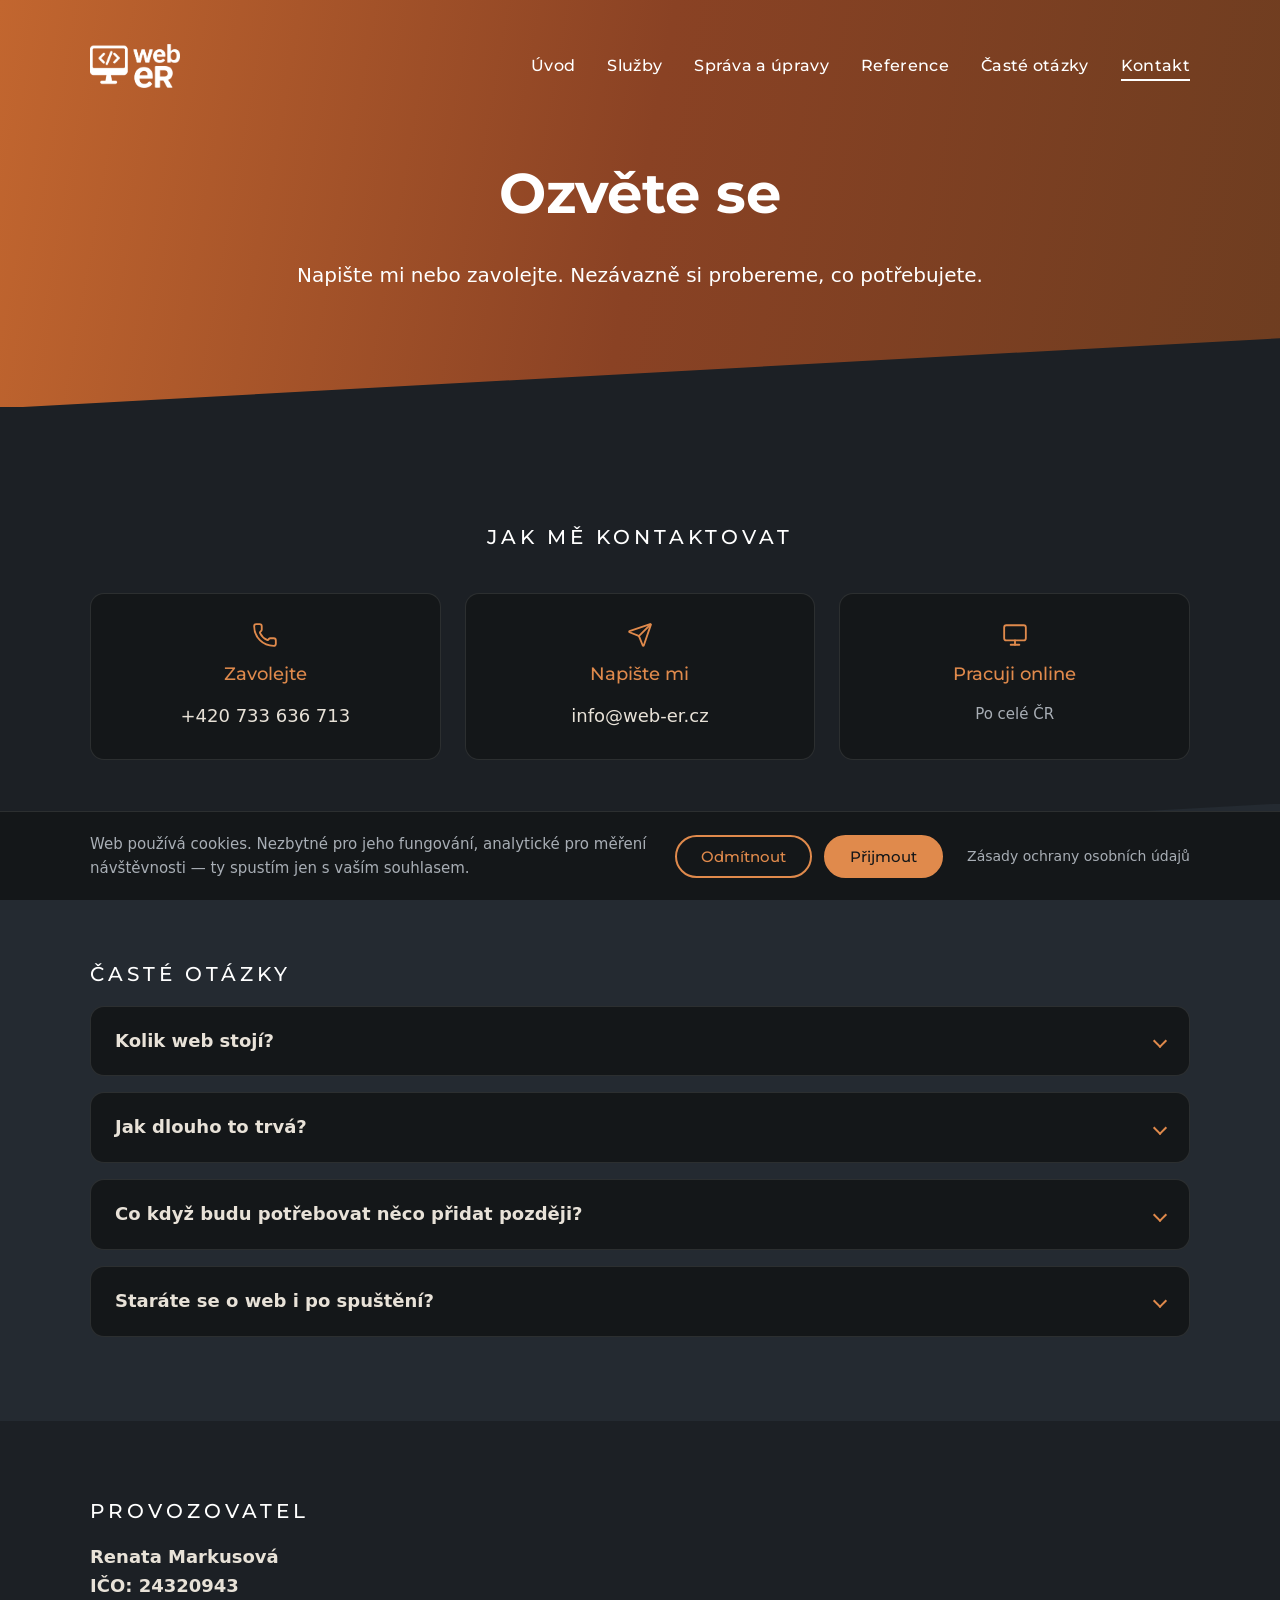
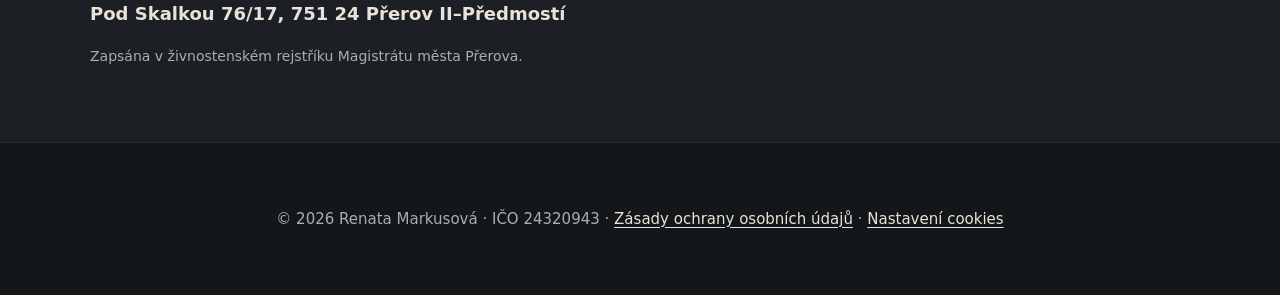
==== commit df88823d: "final hlavni" ====
--- a/kontakt.html
+++ b/kontakt.html
@@ -9,7 +9,12 @@
       content="Napište mi nebo zavolejte. Nezávazně si probereme, co potřebujete."
     />
     <link rel="canonical" href="https://web-er.cz/kontakt.html" />
-    <link rel="icon" type="image/png" sizes="32x32" href="img/favicon-32x32.png" />
+    <link
+      rel="icon"
+      type="image/png"
+      sizes="32x32"
+      href="img/favicon-32x32.png"
+    />
     <meta property="og:type" content="website" />
     <meta property="og:title" content="Kontakt | web-eR" />
     <meta
@@ -147,34 +152,34 @@
           <details>
             <summary>Kolik web stojí?</summary>
             <p>
-              Každý web je jiný. Proto cenu vždy nastavuji individuálně –
-              podle rozsahu, obsahu a vašich potřeb. Napište mi, co
-              potřebujete a pošlu vám nabídku s cenou.
+              Každý web je jiný. Proto cenu vždy nastavuji individuálně – podle
+              rozsahu, obsahu a vašich potřeb. Napište mi, co potřebujete a
+              pošlu vám nabídku s cenou.
             </p>
           </details>
           <details>
             <summary>Jak dlouho to trvá?</summary>
             <p>
               Záleží na velikosti webu a na tom, jak rychle dorazí podklady.
-              Jednoduchý prezentační web může být hotový za týden,
-              rozsáhlejší web zabere několik týdnů. Termín si domlouváme na
-              začátku podle toho, co web obnáší.
+              Jednoduchý prezentační web může být hotový za týden, rozsáhlejší
+              web zabere několik týdnů. Termín si domlouváme na začátku podle
+              toho, co web obnáší.
             </p>
           </details>
           <details>
             <summary>Co když budu potřebovat něco přidat později?</summary>
             <p>
-              Ozvěte se a domluvíme se. Nová stránka, další služba v
-              nabídce, aktualizace ceníku — všechno jde doplnit. Vždycky
-              předem řeknu, co to obnáší a kolik to bude stát.
+              Ozvěte se a domluvíme se. Nová stránka, další služba v nabídce,
+              aktualizace ceníku — všechno jde doplnit. Vždycky předem řeknu, co
+              to obnáší a kolik to bude stát.
             </p>
           </details>
           <details>
             <summary>Staráte se o web i po spuštění?</summary>
             <p>
-              Ano, nabízím pravidelnou správu — např. aktualizace
-              WordPressu a pluginů, kontrolu zabezpečení a úpravy obsahu.
-              Rozsah a cenu domlouváme podle toho, co váš web potřebuje.
+              Ano, nabízím pravidelnou správu — např. aktualizace WordPressu a
+              pluginů, kontrolu zabezpečení a úpravy obsahu. Rozsah a cenu
+              domlouváme podle toho, co váš web potřebuje.
             </p>
           </details>
         </div>
@@ -186,7 +191,7 @@
           <p class="eyebrow">PROVOZOVATEL</p>
           <p>
             <strong>Renata Markusová</strong><br />
-            <strong>IČO 24320943</strong><br />
+            <strong>IČO: 24320943</strong><br />
             <strong>Pod Skalkou 76/17, 751 24 Přerov II–Předmostí</strong>
           </p>
           <p class="poznamka">
@@ -202,7 +207,8 @@
           <a href="zasady-ochrany-osobnich-udaju.html"
             >Zásady ochrany osobních údajů</a
           >
-          · <button type="button" id="cookie-nastaveni">Nastavení cookies</button>
+          ·
+          <button type="button" id="cookie-nastaveni">Nastavení cookies</button>
         </p>
       </div>
     </footer>
--- a/style.css
+++ b/style.css
@@ -16,6 +16,11 @@
   --accent: #e08a4c;
   --accent-mid: #ca7843;
   --accent-hover: #b5663a;
+
+  /* Přechod v hero a CTA - tmavší než akcent, aby prošel kontrast s bílým textem */
+  --hero-od: #c2662f;
+  --hero-stred: #8a4224;
+  --hero-do: #6e3d20;
 
   /* Pozadí */
   --bg: #1c2025;
@@ -164,11 +169,11 @@
 .hero {
   background: linear-gradient(
     100deg,
-    var(--accent) 0%,
-    var(--accent-mid) 55%,
-    var(--accent-hover) 100%
+    var(--hero-od) 0%,
+    var(--hero-stred) 50%,
+    var(--hero-do) 100%
   );
-  color: #20160f;
+  color: var(--text-strong);
   text-align: center;
   padding: 200px 20px 140px;
   /* kotva pro diagonální řez (::after) */
@@ -226,6 +231,11 @@
   color: var(--accent);
 }
 
+.hero .btn:hover {
+  /* var(--accent) na bílém pozadí by byl na ztmavené oranžové málo čitelný */
+  color: var(--hero-stred);
+}
+
 /* varianta tlačítka pro tmavé pozadí mimo hero */
 .btn--outline {
   color: var(--accent);
@@ -547,9 +557,9 @@
   /* stejný přechod jako hero */
   background: linear-gradient(
     100deg,
-    var(--accent) 0%,
-    var(--accent-mid) 55%,
-    var(--accent-hover) 100%
+    var(--hero-od) 0%,
+    var(--hero-stred) 50%,
+    var(--hero-do) 100%
   );
   text-align: center;
   padding: 80px 0;
